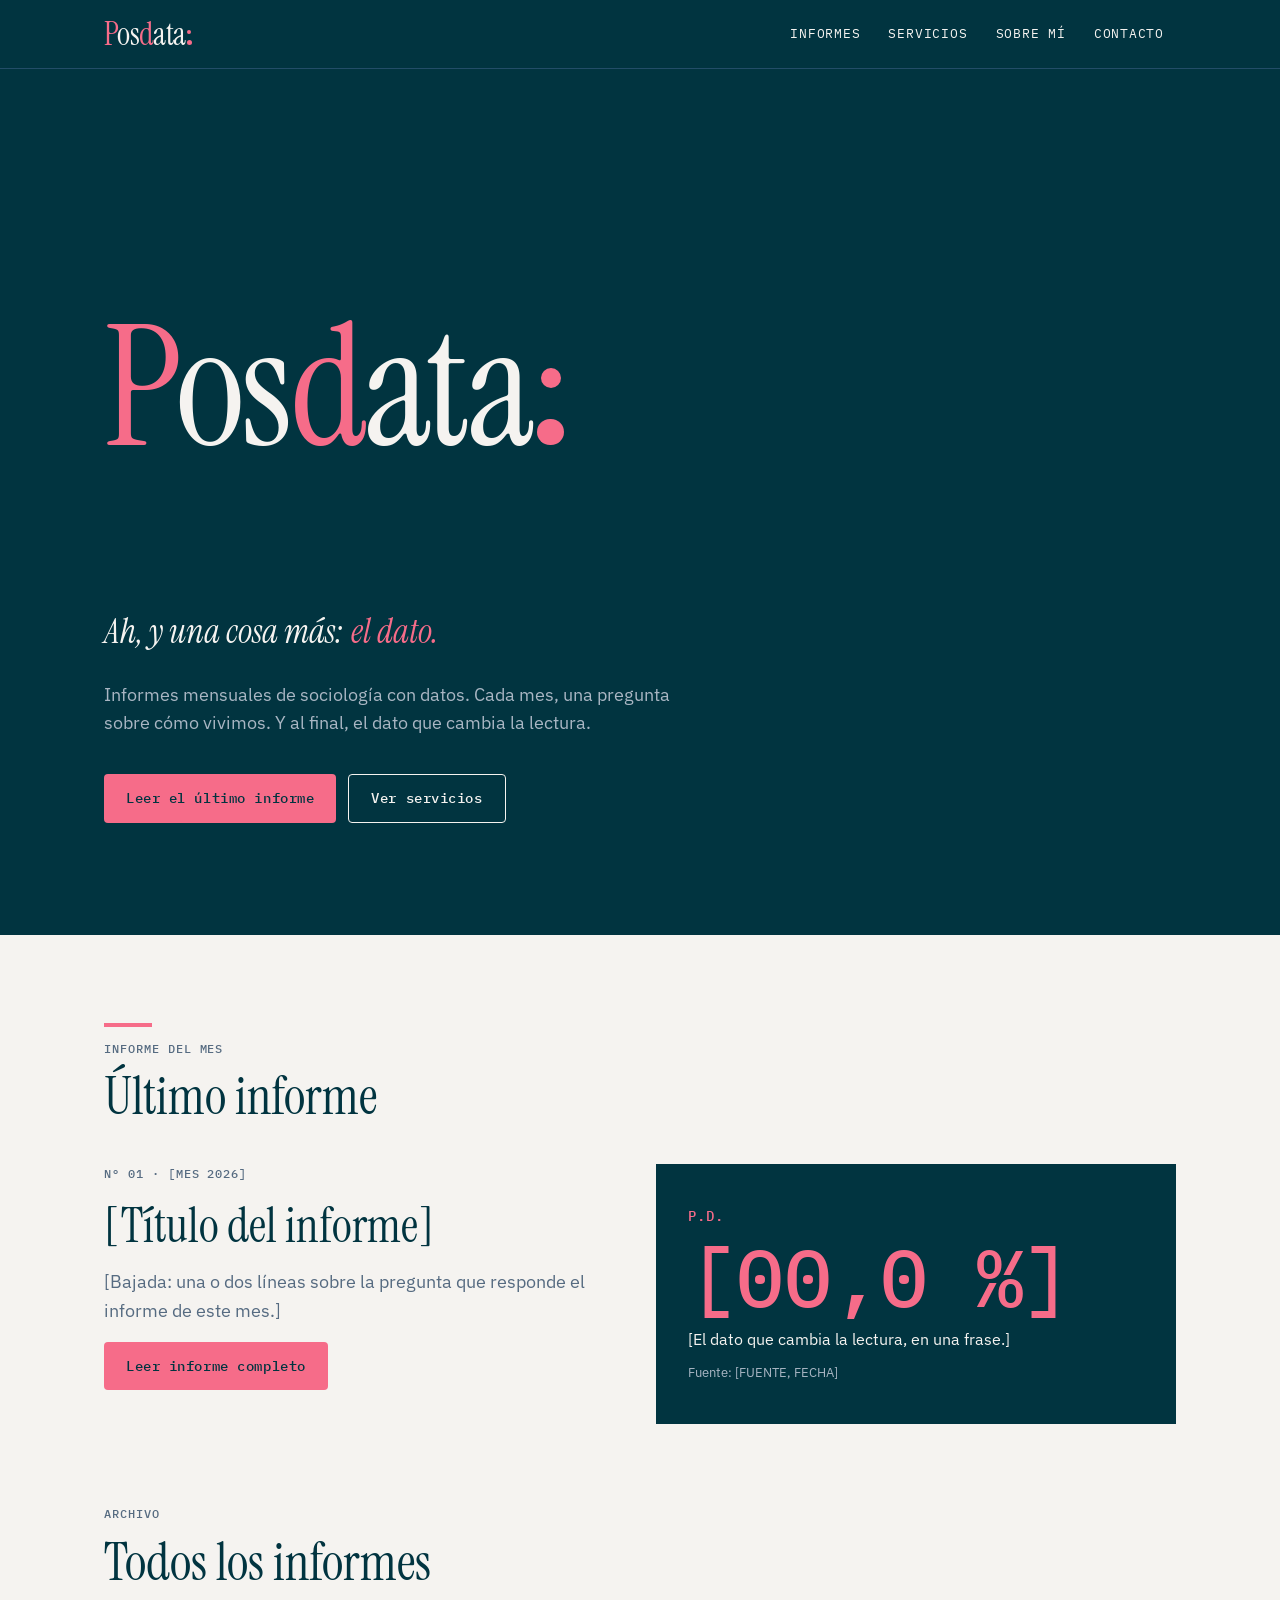
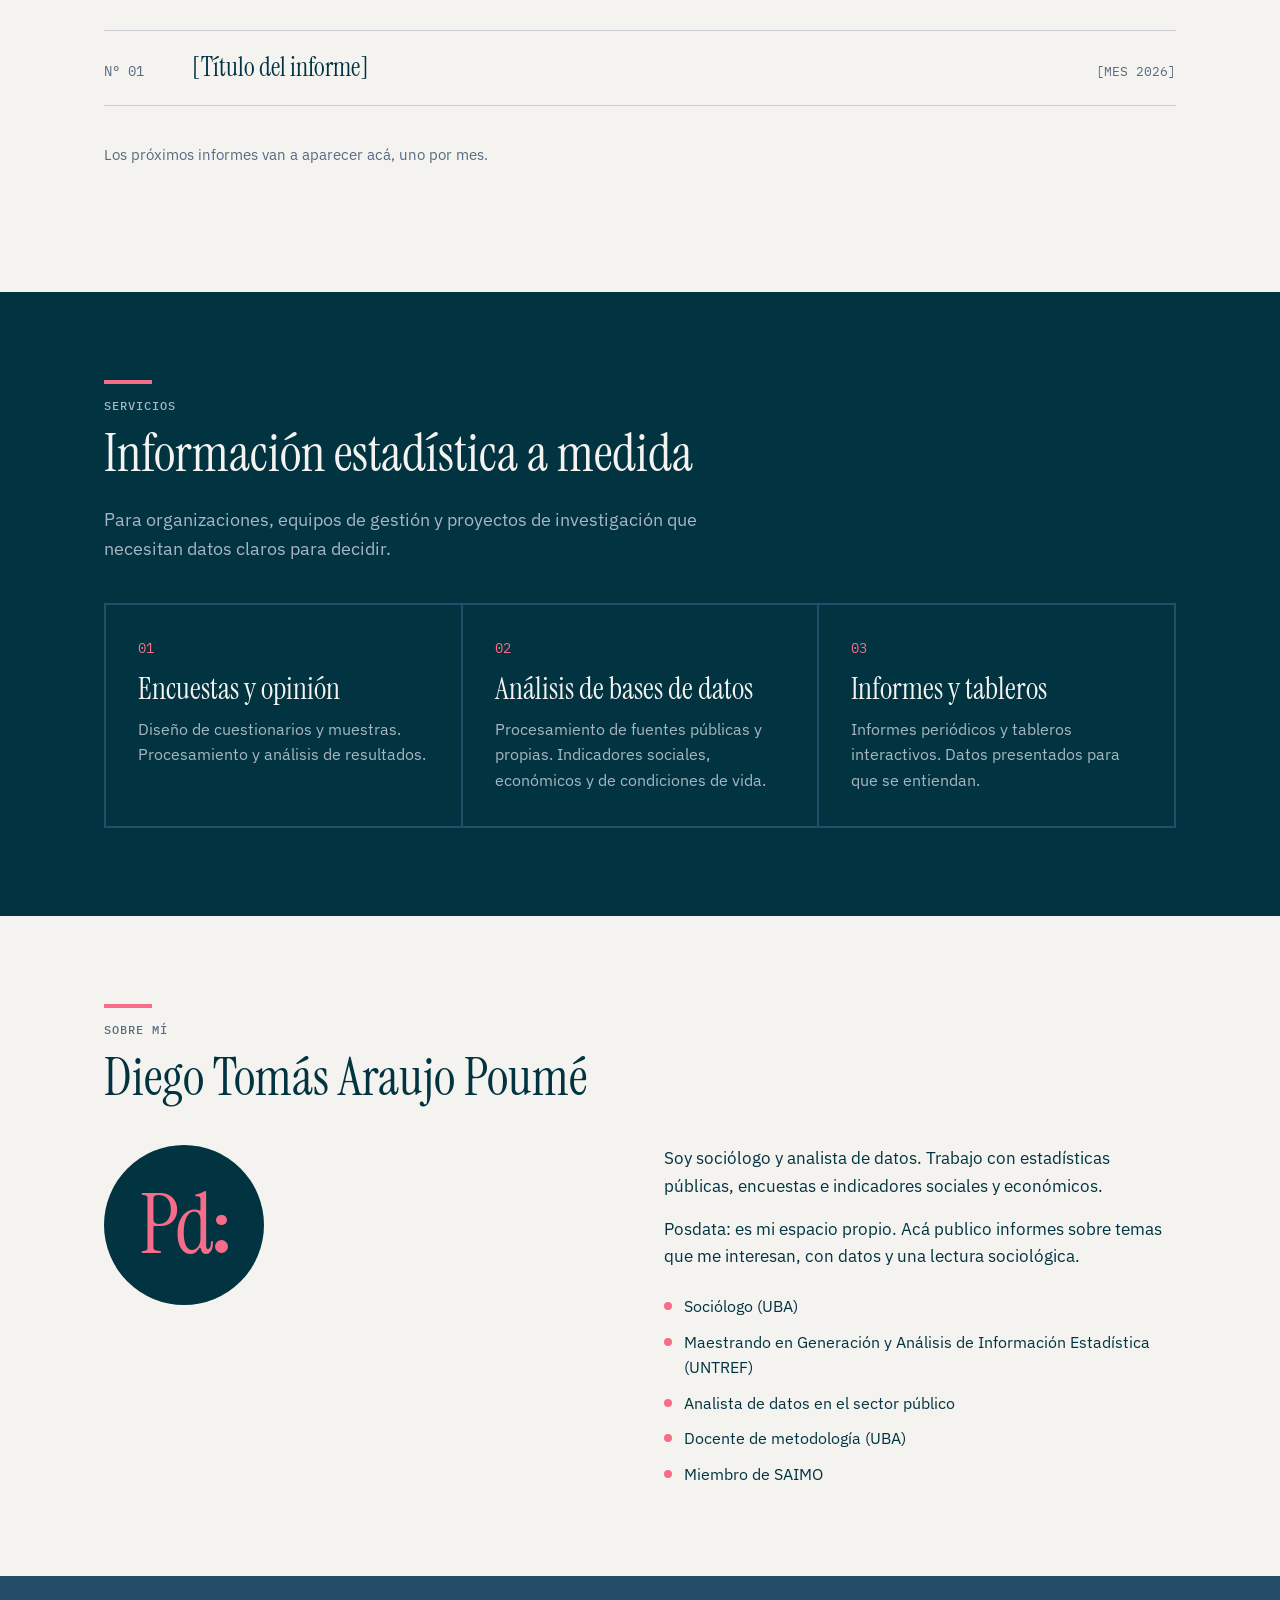
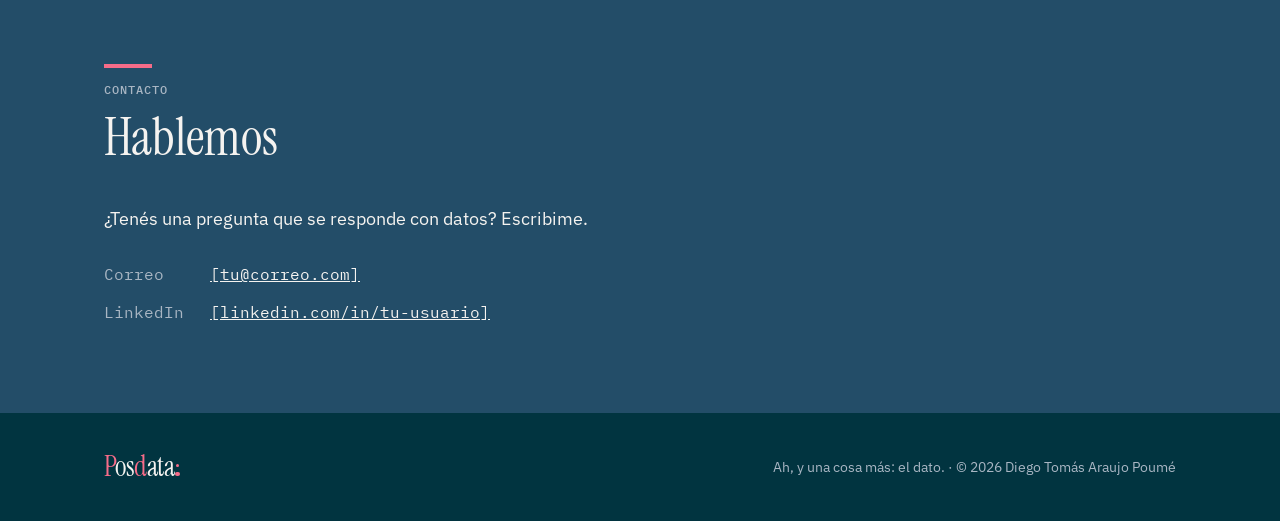
==== index.html @ 587b04e2 "Primera versión del sitio de Posdata: Co-Authored-By: Claude Opus 5.5 <noreply@anthropic.com> Claude" ====
<!DOCTYPE html>
<html lang="es">
<head>
<meta charset="utf-8">
<meta name="viewport" content="width=device-width, initial-scale=1">
<title>Posdata: — Informes de sociología con datos</title>
<meta name="description" content="Posdata: informes mensuales de sociología con datos, por Diego Tomás Araujo Poumé. Ah, y una cosa más: el dato.">
<link rel="preconnect" href="https://fonts.googleapis.com">
<link rel="preconnect" href="https://fonts.gstatic.com" crossorigin>
<link rel="stylesheet" href="https://fonts.googleapis.com/css2?family=IBM+Plex+Mono:wght@400;500&family=IBM+Plex+Sans:wght@400;500;600&family=Instrument+Serif:ital@0;1&display=swap">
<link rel="stylesheet" href="assets/posdata.css">
</head>
<body>

<header>
  <div class="wrap">
    <a class="logo" href="#inicio" aria-label="Posdata: inicio"><span class="r">P</span>os<span class="r">d</span>ata<span class="dp" aria-hidden="true"></span></a>
    <nav aria-label="Principal">
      <ul>
        <li><a href="#informes">Informes</a></li>
        <li><a href="#servicios">Servicios</a></li>
        <li><a href="#sobre-mi">Sobre mí</a></li>
        <li><a href="#contacto">Contacto</a></li>
      </ul>
    </nav>
  </div>
</header>

<main>
  <section class="hero" id="inicio" aria-label="Presentación">
    <div class="wrap">
      <h1 class="logo"><span class="r">P</span>os<span class="r">d</span>ata<span class="dp" aria-hidden="true"></span></h1>
      <p class="slogan">Ah, y una cosa más: <em>el dato.</em></p>
      <p class="intro">Informes mensuales de sociología con datos. Cada mes, una pregunta sobre cómo vivimos. Y al final, el dato que cambia la lectura.</p>
      <div class="acciones">
        <a class="boton boton-rosa" href="informes/01.html">Leer el último informe</a>
        <a class="boton boton-linea" href="#servicios">Ver servicios</a>
      </div>
    </div>
  </section>

  <section id="informes" aria-labelledby="t-informes">
    <div class="wrap">
      <div class="titulo-seccion">
        <span class="barra" aria-hidden="true"></span>
        <span class="etiqueta">Informe del mes</span>
        <h2 id="t-informes">Último informe</h2>
      </div>

      <article class="destacado">
        <div class="texto">
          <span class="etiqueta meta">N° 01 · [MES 2026]</span>
          <h3>[Título del informe]</h3>
          <p class="bajada">[Bajada: una o dos líneas sobre la pregunta que responde el informe de este mes.]</p>
          <div><a class="boton boton-rosa" href="informes/01.html">Leer informe completo</a></div>
        </div>
        <aside class="pd" aria-label="Posdata del informe">
          <span class="etiqueta">P.D.</span>
          <span class="cifra">[00,0 %]</span>
          <p>[El dato que cambia la lectura, en una frase.]</p>
          <span class="fuente">Fuente: [FUENTE, FECHA]</span>
        </aside>
      </article>

      <div class="titulo-seccion" style="margin-top:80px">
        <span class="etiqueta">Archivo</span>
        <h2>Todos los informes</h2>
      </div>
      <ul class="archivo">
        <li>
          <a href="informes/01.html">
            <span class="num">N° 01</span>
            <h3>[Título del informe]</h3>
            <span class="fecha">[MES 2026]</span>
          </a>
        </li>
      </ul>
      <p class="vacio">Los próximos informes van a aparecer acá, uno por mes.</p>
    </div>
  </section>

  <section class="servicios" id="servicios" aria-labelledby="t-servicios">
    <div class="wrap">
      <div class="titulo-seccion">
        <span class="barra" aria-hidden="true"></span>
        <span class="etiqueta">Servicios</span>
        <h2 id="t-servicios">Información estadística a medida</h2>
      </div>
      <p class="lead">Para organizaciones, equipos de gestión y proyectos de investigación que necesitan datos claros para decidir.</p>
      <div class="grilla">
        <div class="servicio">
          <span class="num">01</span>
          <h3>Encuestas y opinión</h3>
          <p>Diseño de cuestionarios y muestras. Procesamiento y análisis de resultados.</p>
        </div>
        <div class="servicio">
          <span class="num">02</span>
          <h3>Análisis de bases de datos</h3>
          <p>Procesamiento de fuentes públicas y propias. Indicadores sociales, económicos y de condiciones de vida.</p>
        </div>
        <div class="servicio">
          <span class="num">03</span>
          <h3>Informes y tableros</h3>
          <p>Informes periódicos y tableros interactivos. Datos presentados para que se entiendan.</p>
        </div>
      </div>
    </div>
  </section>

  <section id="sobre-mi" aria-labelledby="t-sobre">
    <div class="wrap">
      <div class="titulo-seccion">
        <span class="barra" aria-hidden="true"></span>
        <span class="etiqueta">Sobre mí</span>
        <h2 id="t-sobre">Diego Tomás Araujo Poumé</h2>
      </div>
      <div class="sobre">
        <div class="monograma" aria-hidden="true"><span class="logo">Pd<span class="dp"></span></span></div>
        <div>
          <p>Soy sociólogo y analista de datos. Trabajo con estadísticas públicas, encuestas e indicadores sociales y económicos.</p>
          <p>Posdata: es mi espacio propio. Acá publico informes sobre temas que me interesan, con datos y una lectura sociológica.</p>
          <ul class="datos">
            <li>Sociólogo (UBA)</li>
            <li>Maestrando en Generación y Análisis de Información Estadística (UNTREF)</li>
            <li>Analista de datos en el sector público</li>
            <li>Docente de metodología (UBA)</li>
            <li>Miembro de SAIMO</li>
          </ul>
        </div>
      </div>
    </div>
  </section>

  <section class="contacto" id="contacto" aria-labelledby="t-contacto">
    <div class="wrap">
      <div class="titulo-seccion">
        <span class="barra" aria-hidden="true"></span>
        <span class="etiqueta">Contacto</span>
        <h2 id="t-contacto">Hablemos</h2>
      </div>
      <p>¿Tenés una pregunta que se responde con datos? Escribime.</p>
      <div class="canales">
        <div><span>Correo</span> <a href="mailto:[tu@correo.com]">[tu@correo.com]</a></div>
        <div><span>LinkedIn</span> <a href="https://www.linkedin.com/">[linkedin.com/in/tu-usuario]</a></div>
      </div>
    </div>
  </section>
</main>

<footer>
  <div class="wrap">
    <span class="logo"><span class="r">P</span>os<span class="r">d</span>ata<span class="dp" aria-hidden="true"></span></span>
    <span>Ah, y una cosa más: el dato. · © 2026 Diego Tomás Araujo Poumé</span>
  </div>
</footer>

</body>
</html>
---- assets/posdata.css ----
:root{
  --abismo:#013440; --petroleo:#234D68; --pizarra:#566B81;
  --rosa:#F66C89; --rosa-texto:#C7375A; --papel:#F5F3F0;
  --tinta-suave-osc:#A9B6C3; --linea:#C9CED4;
  --serif:"Instrument Serif", Georgia, serif;
  --mono:"IBM Plex Mono", ui-monospace, monospace;
  --sans:"IBM Plex Sans", system-ui, sans-serif;
}
*{box-sizing:border-box}
html{scroll-behavior:smooth}
body{margin:0;background:var(--papel);color:var(--abismo);font-family:var(--sans);font-size:16px;line-height:1.6}
a{color:var(--rosa-texto)}
a:hover{color:var(--abismo)}
img{max-width:100%}
.wrap{max-width:1120px;margin:0 auto;padding:0 24px}
.etiqueta{font-family:var(--mono);font-size:12px;font-weight:500;letter-spacing:.08em;text-transform:uppercase}

/* Logo: P, d y dos puntos en rosa */
.logo{font-family:var(--serif);font-weight:400;line-height:1;letter-spacing:-.02em;white-space:nowrap}
.logo .r{color:var(--rosa)}
.dp{display:inline-block;position:relative;width:.16em;height:.46em;margin-left:.04em;vertical-align:baseline}
.dp::before,.dp::after{content:"";position:absolute;border-radius:50%;background:var(--rosa)}
.dp::before{top:0;left:.02em;width:.12em;height:.12em}
.dp::after{bottom:0;left:0;width:.16em;height:.16em}

/* Encabezado */
header{background:var(--abismo);color:var(--papel);position:sticky;top:0;z-index:10;border-bottom:1px solid var(--petroleo)}
header .wrap{display:flex;align-items:center;justify-content:space-between;gap:16px;flex-wrap:wrap;min-height:68px;padding-top:10px;padding-bottom:10px}
header .logo{font-size:32px;color:var(--papel);text-decoration:none}
nav ul{list-style:none;margin:0;padding:0;display:flex;gap:4px;flex-wrap:wrap}
nav a{display:inline-block;padding:10px 12px;color:var(--papel);text-decoration:none;font-family:var(--mono);font-size:13px;letter-spacing:.06em;text-transform:uppercase}
nav a:hover,nav a:focus-visible{color:var(--rosa)}

/* Portada */
.hero{background:var(--abismo);color:var(--papel);padding:96px 0 112px}
.hero .logo{font-size:clamp(72px,14vw,168px);display:block}
.hero .slogan{font-family:var(--serif);font-style:italic;font-size:clamp(24px,3.4vw,34px);line-height:1.2;margin:24px 0 0}
.hero .slogan em{color:var(--rosa)}
.hero p.intro{max-width:600px;margin:28px 0 0;font-size:18px;color:var(--tinta-suave-osc)}
.boton{display:inline-flex;align-items:center;min-height:48px;padding:12px 22px;border-radius:4px;font-family:var(--mono);font-size:14px;font-weight:500;letter-spacing:.04em;text-decoration:none}
.boton-rosa{background:var(--rosa);color:var(--abismo)}
.boton-rosa:hover{background:var(--papel);color:var(--abismo)}
.boton-linea{border:1px solid var(--papel);color:var(--papel)}
.boton-linea:hover{border-color:var(--rosa);color:var(--rosa)}
.acciones{display:flex;gap:12px;flex-wrap:wrap;margin-top:36px}

/* Secciones */
section{padding:88px 0}
.titulo-seccion{display:flex;flex-direction:column;gap:12px;margin-bottom:40px}
.titulo-seccion .etiqueta{color:var(--pizarra)}
.titulo-seccion .barra{width:48px;height:4px;background:var(--rosa)}
h2{font-family:var(--serif);font-weight:400;font-size:clamp(36px,5vw,52px);line-height:1.05;margin:0}
h3{font-family:var(--serif);font-weight:400;font-size:30px;line-height:1.1;margin:0}

/* Último informe */
.destacado{display:grid;grid-template-columns:repeat(auto-fit,minmax(min(100%,420px),1fr));gap:32px;align-items:stretch}
.destacado .texto{display:flex;flex-direction:column;gap:16px}
.destacado .meta{color:var(--pizarra)}
.destacado h3{font-size:clamp(34px,4.5vw,48px)}
.destacado .bajada{font-size:18px;color:var(--pizarra);margin:0}
.pd{background:var(--abismo);color:var(--papel);padding:32px;display:flex;flex-direction:column;justify-content:center;gap:10px;min-height:260px}
.pd .etiqueta{color:var(--rosa);font-size:14px}
.pd .cifra{font-family:var(--mono);font-weight:500;font-size:clamp(56px,8vw,80px);line-height:1;color:var(--rosa)}
.pd p{margin:0;font-size:16px}
.pd .fuente{font-size:13px;color:var(--tinta-suave-osc)}

/* Archivo */
.archivo{list-style:none;margin:0;padding:0;border-top:1px solid var(--linea)}
.archivo li{border-bottom:1px solid var(--linea)}
.archivo a{display:grid;grid-template-columns:72px 1fr auto;gap:16px;align-items:baseline;padding:22px 0;text-decoration:none;color:var(--abismo)}
.archivo a:hover h3{color:var(--rosa-texto)}
.archivo .num{font-family:var(--mono);color:var(--pizarra);font-size:14px}
.archivo h3{font-size:26px}
.archivo .fecha{font-family:var(--mono);font-size:13px;color:var(--pizarra)}
.vacio{padding:22px 0;color:var(--pizarra);font-size:15px}

/* Servicios */
.servicios{background:var(--abismo);color:var(--papel)}
.servicios .titulo-seccion .etiqueta{color:var(--tinta-suave-osc)}
.servicios .lead{max-width:640px;font-size:18px;color:var(--tinta-suave-osc);margin:-16px 0 40px}
.grilla{display:grid;grid-template-columns:repeat(auto-fit,minmax(min(100%,300px),1fr));gap:2px;background:var(--petroleo);border:2px solid var(--petroleo)}
.servicio{background:var(--abismo);padding:32px;display:flex;flex-direction:column;gap:12px}
.servicio .num{font-family:var(--mono);color:var(--rosa);font-size:14px}
.servicio p{margin:0;color:var(--tinta-suave-osc)}

/* Sobre mí */
.sobre{display:grid;grid-template-columns:repeat(auto-fit,minmax(min(100%,320px),1fr));gap:48px;align-items:start}
.monograma{width:160px;height:160px;border-radius:50%;background:var(--abismo);display:flex;align-items:center;justify-content:center}
.monograma .logo{font-size:84px;color:var(--rosa)}
.monograma .dp::before,.monograma .dp::after{background:var(--rosa)}
.sobre p{margin:0 0 16px;font-size:17px}
.datos{list-style:none;padding:0;margin:24px 0 0;display:flex;flex-direction:column;gap:10px}
.datos li{display:flex;gap:12px;align-items:baseline}
.datos li::before{content:"";flex:0 0 8px;height:8px;border-radius:50%;background:var(--rosa);transform:translateY(-2px)}

/* Contacto */
.contacto{background:var(--petroleo);color:var(--papel)}
.contacto .titulo-seccion .etiqueta{color:var(--tinta-suave-osc)}
.contacto p{max-width:560px;font-size:18px;margin:0 0 28px}
.canales{display:flex;flex-direction:column;gap:12px;font-family:var(--mono);font-size:16px}
.canales a{color:var(--papel)}
.canales a:hover{color:var(--rosa)}
.canales span{color:var(--tinta-suave-osc);display:inline-block;min-width:96px}

footer{background:var(--abismo);color:var(--tinta-suave-osc);padding:40px 0;font-size:14px}
footer .wrap{display:flex;justify-content:space-between;align-items:center;gap:16px;flex-wrap:wrap}
footer .logo{font-size:28px;color:var(--papel)}

@media (max-width:640px){
  header .wrap{justify-content:center}
  .hero{padding:64px 0 80px}
  section{padding:64px 0}
  .archivo a{grid-template-columns:1fr;gap:4px}
}
:focus-visible{outline:2px solid var(--rosa);outline-offset:3px}

/* Página de informe */
.informe-cabecera{background:var(--abismo);color:var(--papel);padding:72px 0 64px}
.informe-cabecera .etiqueta{color:var(--tinta-suave-osc)}
.informe-cabecera h1{font-family:var(--serif);font-weight:400;font-size:clamp(40px,6vw,64px);line-height:1.05;margin:16px 0 0;max-width:820px}
.informe-cabecera .bajada{font-size:20px;color:var(--tinta-suave-osc);max-width:680px;margin:20px 0 0}
.informe-cabecera .firma{margin-top:28px;font-family:var(--mono);font-size:13px;color:var(--tinta-suave-osc)}
.informe{max-width:720px;margin:0 auto;padding:64px 24px 24px}
.informe p,.informe li{font-size:18px;line-height:1.7}
.informe h2{font-size:clamp(30px,4vw,38px);margin:48px 0 16px}
.informe .barra{width:48px;height:4px;background:var(--rosa);margin-bottom:24px}
.informe strong{color:var(--rosa-texto);font-weight:600}
.figura{margin:40px 0;padding:24px;border:1px solid var(--linea);background:#fff}
.figura .lugar{min-height:240px;display:flex;align-items:center;justify-content:center;color:var(--pizarra);font-family:var(--mono);font-size:14px;border:1px dashed var(--linea);text-align:center;padding:16px}
.figura figcaption{margin-top:12px;font-size:14px;color:var(--pizarra)}
.informe .pd{margin:56px 0}
.metodologia{border-top:1px solid var(--linea);margin-top:56px;padding-top:24px}
.metodologia h2{font-size:26px;margin-top:0}
.metodologia p,.metodologia li{font-size:15px;color:var(--pizarra)}
.volver{display:inline-block;margin:24px 0 72px;font-family:var(--mono);font-size:14px}
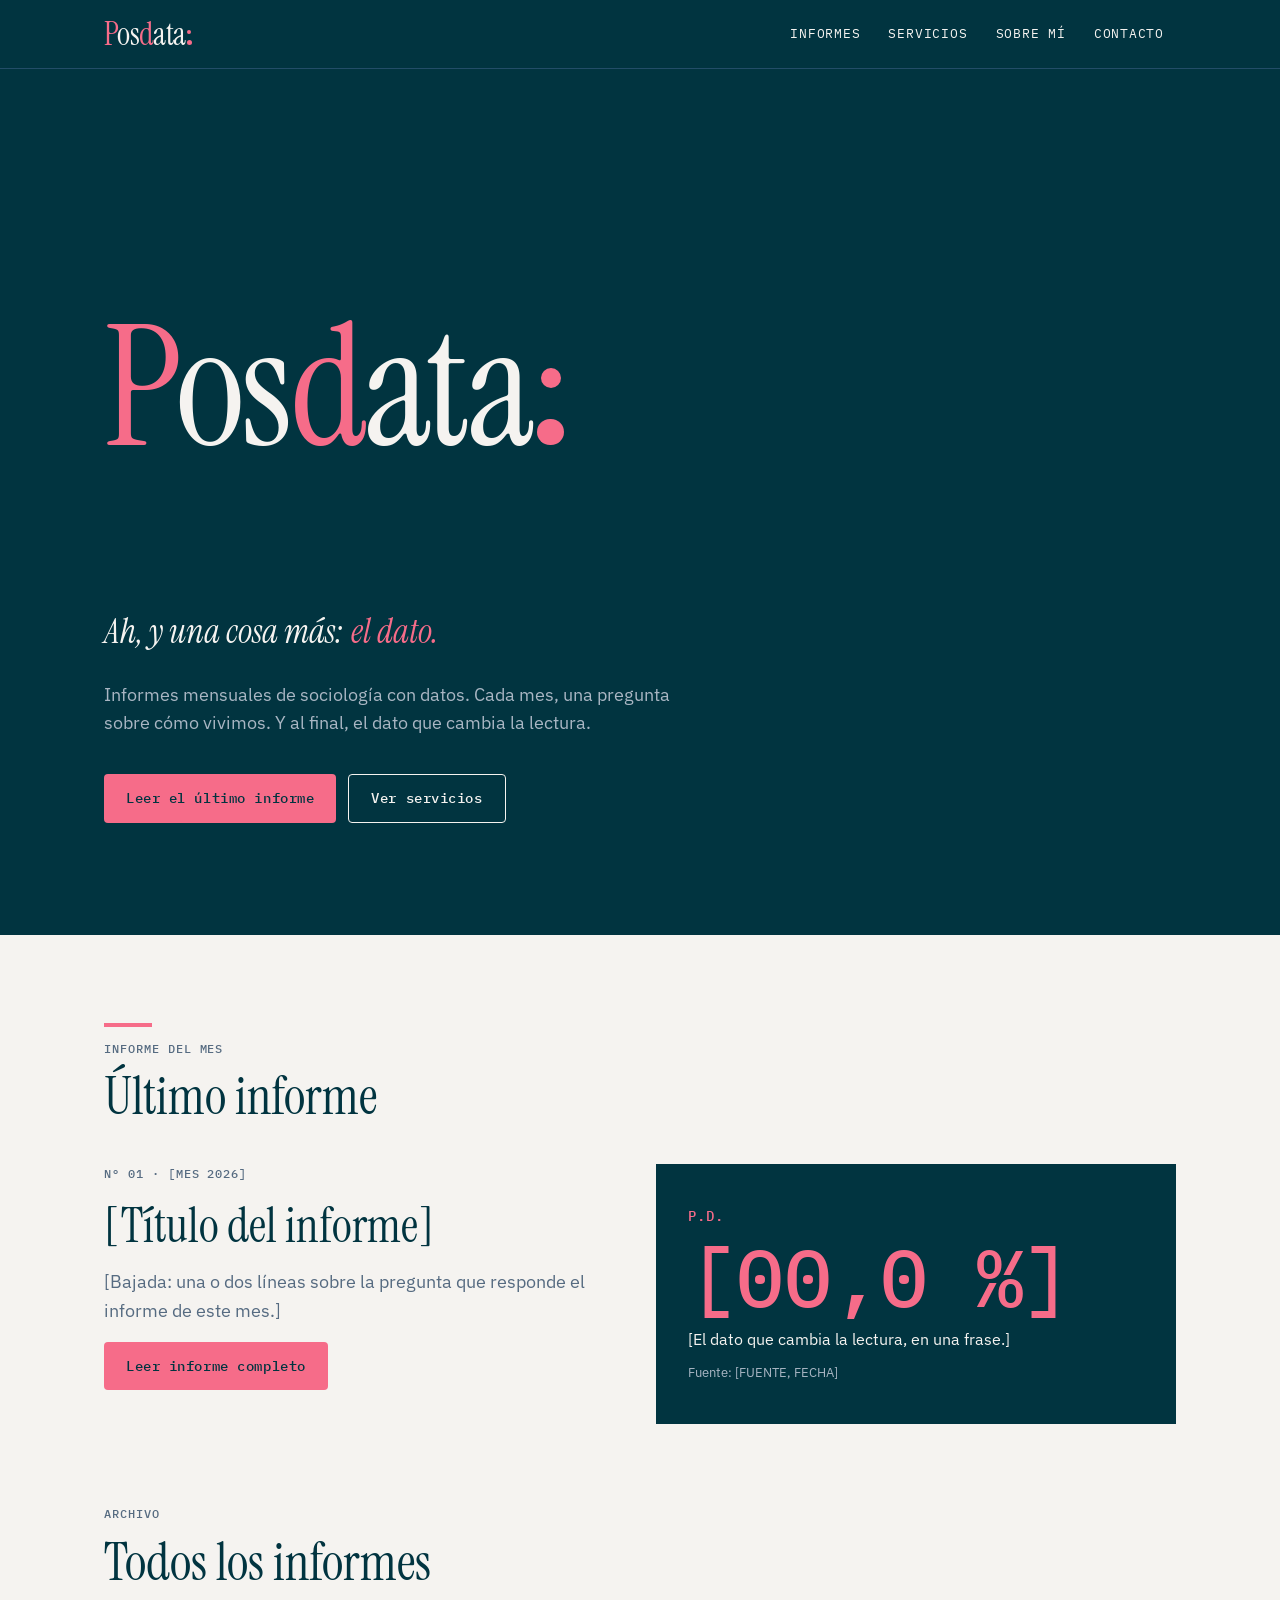
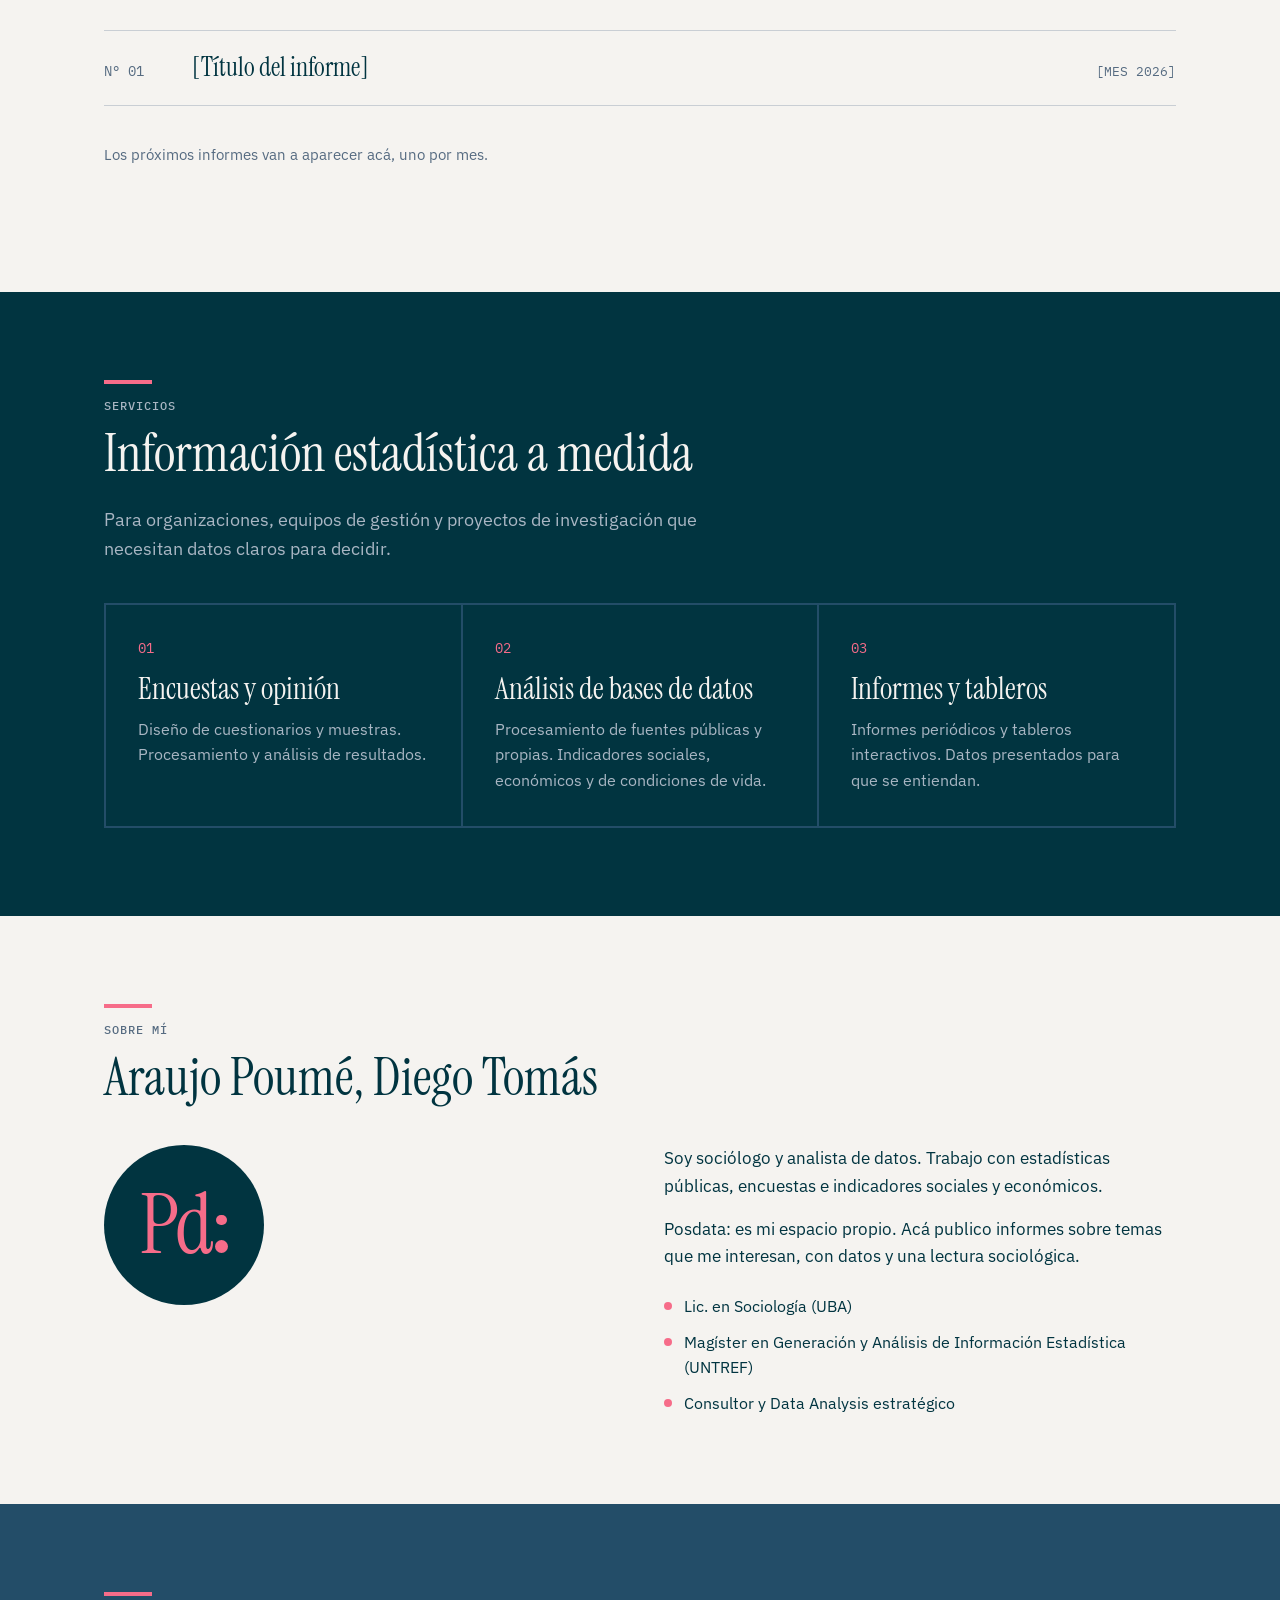
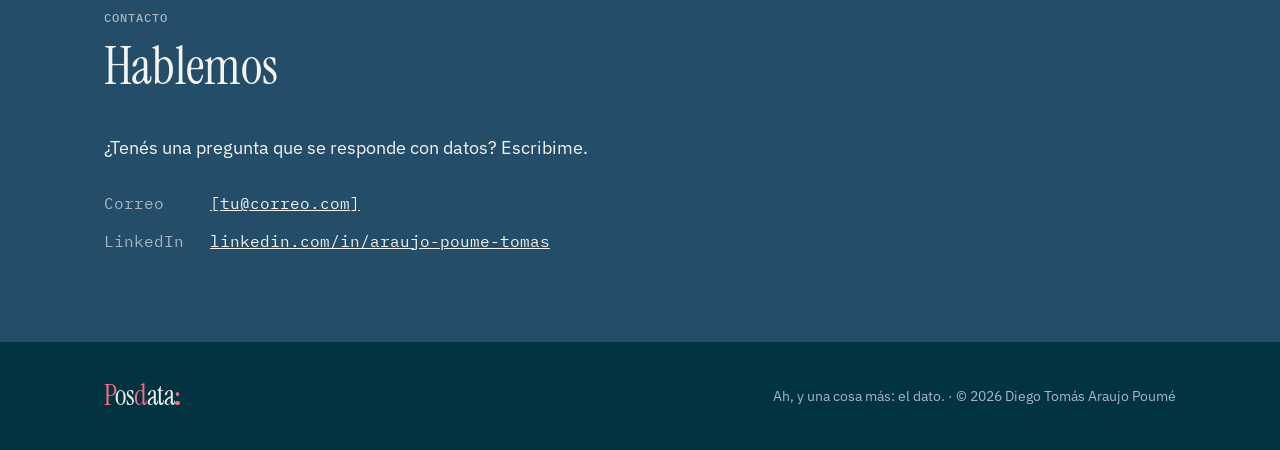
==== commit b3fb74db: "Actualiza Sobre mí y LinkedIn Co-Authored-By: Claude Opus 5.5 <noreply@anthropic.com> Claude-Session" ====
--- a/index.html
+++ b/index.html
@@ -112,7 +112,7 @@
       <div class="titulo-seccion">
         <span class="barra" aria-hidden="true"></span>
         <span class="etiqueta">Sobre mí</span>
-        <h2 id="t-sobre">Diego Tomás Araujo Poumé</h2>
+        <h2 id="t-sobre">Araujo Poumé, Diego Tomás</h2>
       </div>
       <div class="sobre">
         <div class="monograma" aria-hidden="true"><span class="logo">Pd<span class="dp"></span></span></div>
@@ -120,11 +120,9 @@
           <p>Soy sociólogo y analista de datos. Trabajo con estadísticas públicas, encuestas e indicadores sociales y económicos.</p>
           <p>Posdata: es mi espacio propio. Acá publico informes sobre temas que me interesan, con datos y una lectura sociológica.</p>
           <ul class="datos">
-            <li>Sociólogo (UBA)</li>
-            <li>Maestrando en Generación y Análisis de Información Estadística (UNTREF)</li>
-            <li>Analista de datos en el sector público</li>
-            <li>Docente de metodología (UBA)</li>
-            <li>Miembro de SAIMO</li>
+            <li>Lic. en Sociología (UBA)</li>
+            <li>Magíster en Generación y Análisis de Información Estadística (UNTREF)</li>
+            <li>Consultor y Data Analysis estratégico</li>
           </ul>
         </div>
       </div>
@@ -141,7 +139,7 @@
       <p>¿Tenés una pregunta que se responde con datos? Escribime.</p>
       <div class="canales">
         <div><span>Correo</span> <a href="mailto:[tu@correo.com]">[tu@correo.com]</a></div>
-        <div><span>LinkedIn</span> <a href="https://www.linkedin.com/">[linkedin.com/in/tu-usuario]</a></div>
+        <div><span>LinkedIn</span> <a href="https://www.linkedin.com/in/araujo-poume-tomas/">linkedin.com/in/araujo-poume-tomas</a></div>
       </div>
     </div>
   </section>
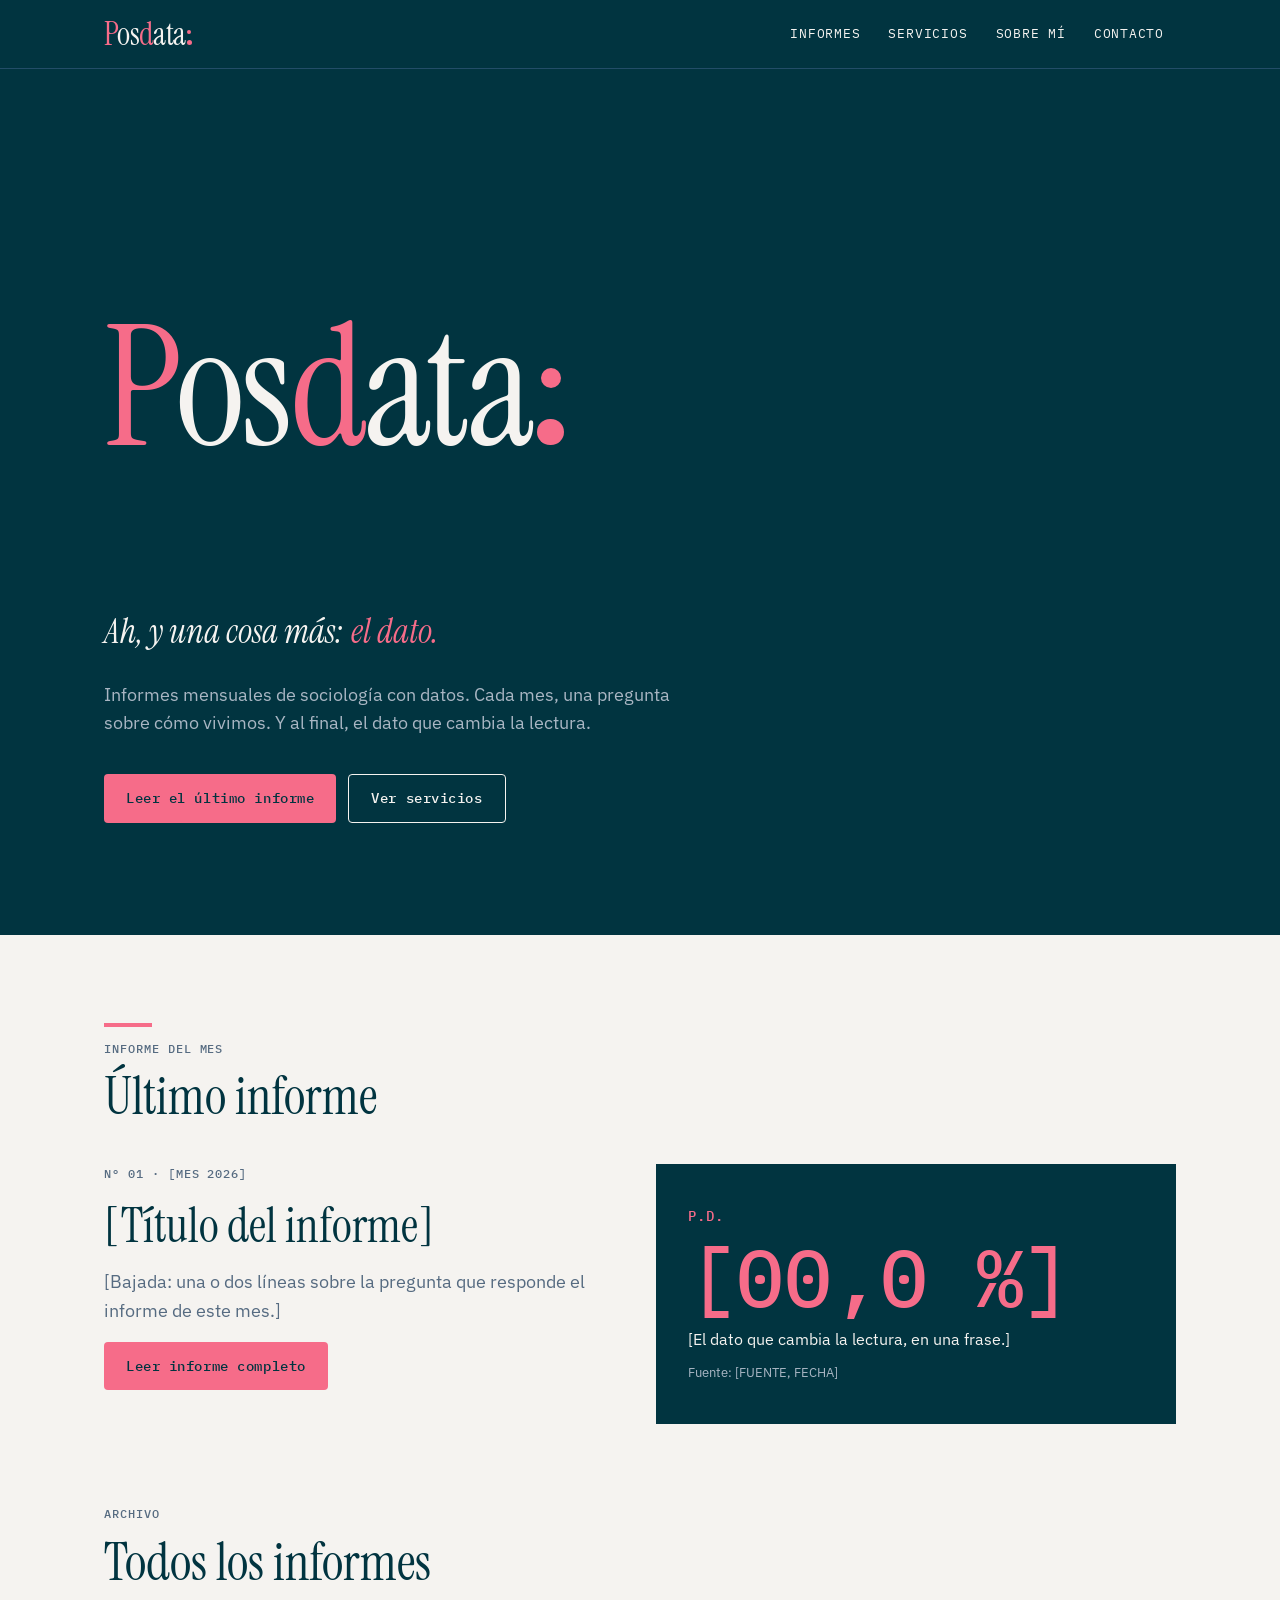
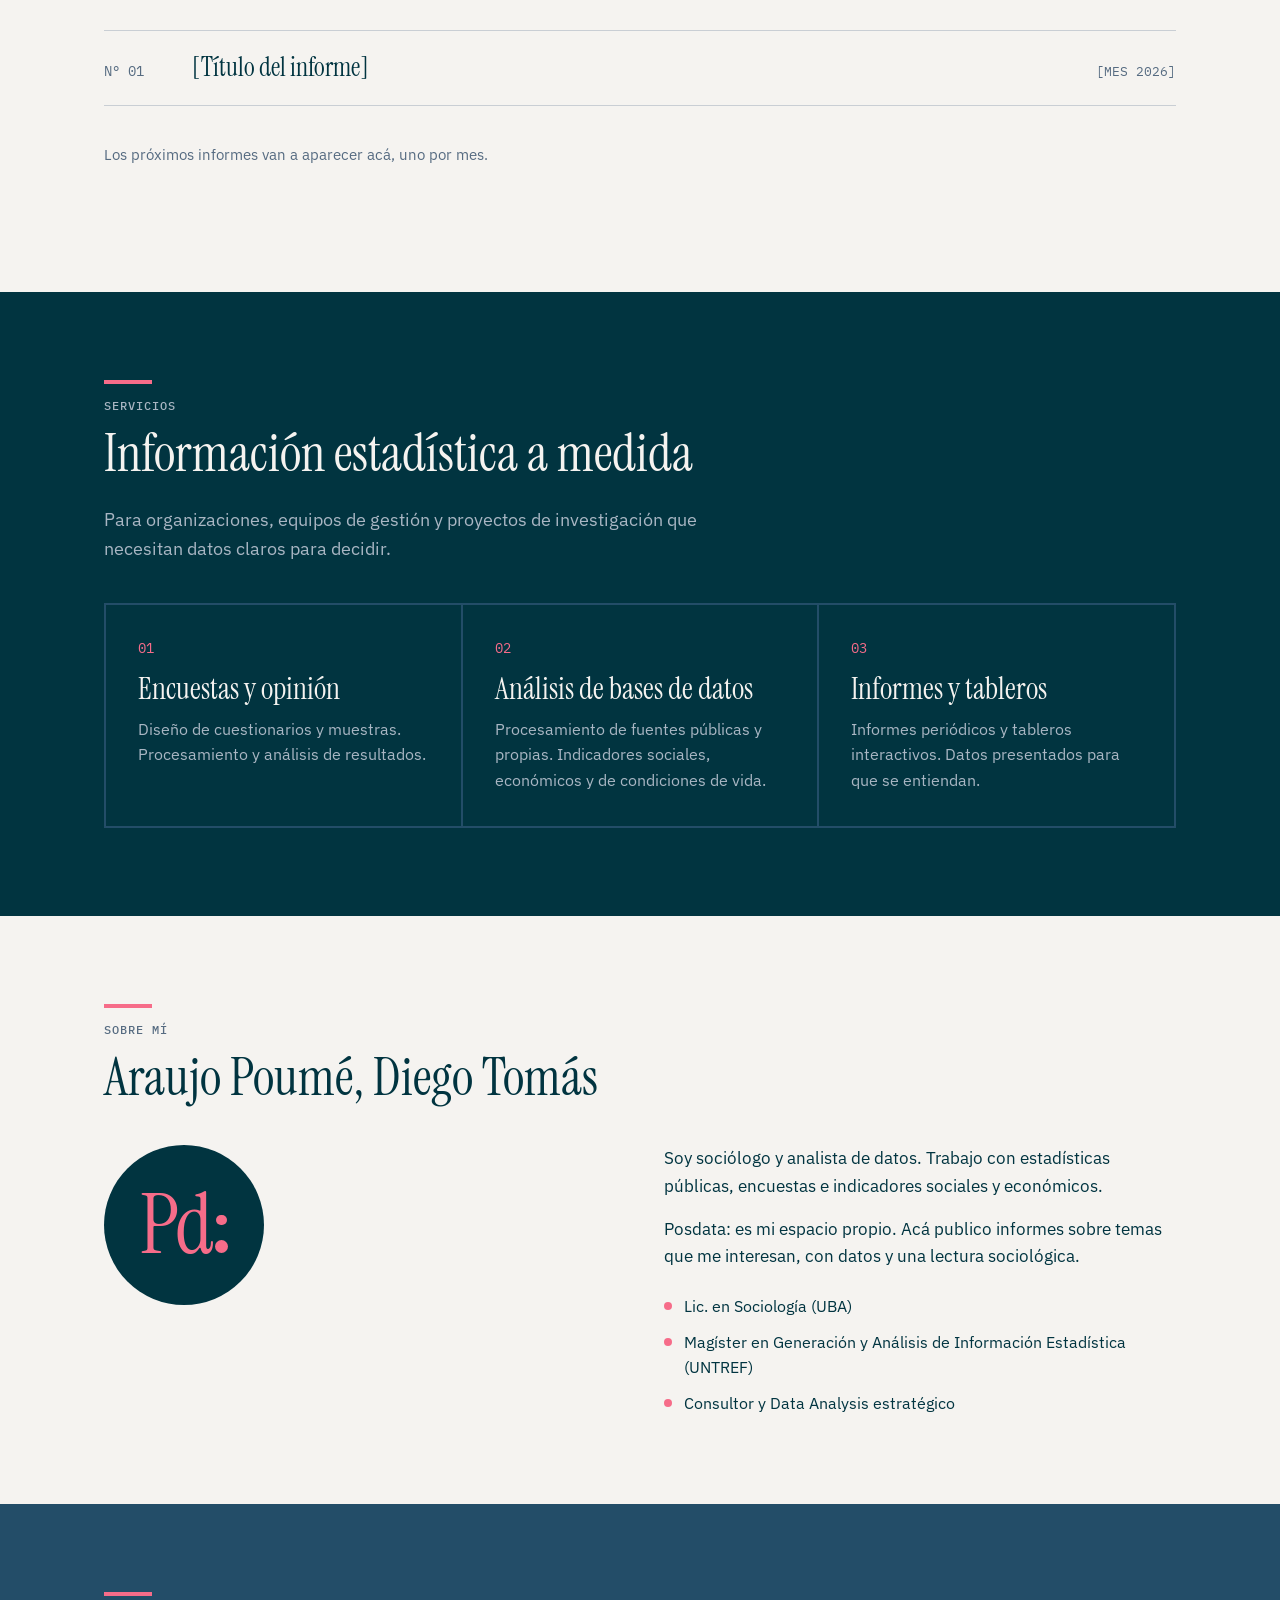
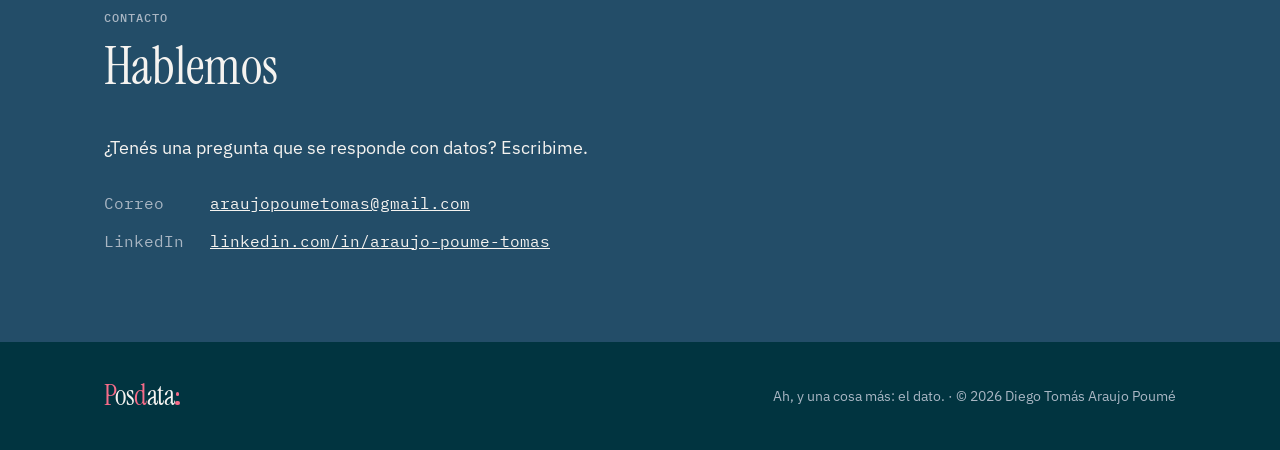
==== commit bb8e79b8: "Agrega correo de contacto Co-Authored-By: Claude Opus 5.5 <noreply@anthropic.com> Claude-Session: ht" ====
--- a/index.html
+++ b/index.html
@@ -138,7 +138,7 @@
       </div>
       <p>¿Tenés una pregunta que se responde con datos? Escribime.</p>
       <div class="canales">
-        <div><span>Correo</span> <a href="mailto:[tu@correo.com]">[tu@correo.com]</a></div>
+        <div><span>Correo</span> <a href="mailto:araujopoumetomas@gmail.com">araujopoumetomas@gmail.com</a></div>
         <div><span>LinkedIn</span> <a href="https://www.linkedin.com/in/araujo-poume-tomas/">linkedin.com/in/araujo-poume-tomas</a></div>
       </div>
     </div>
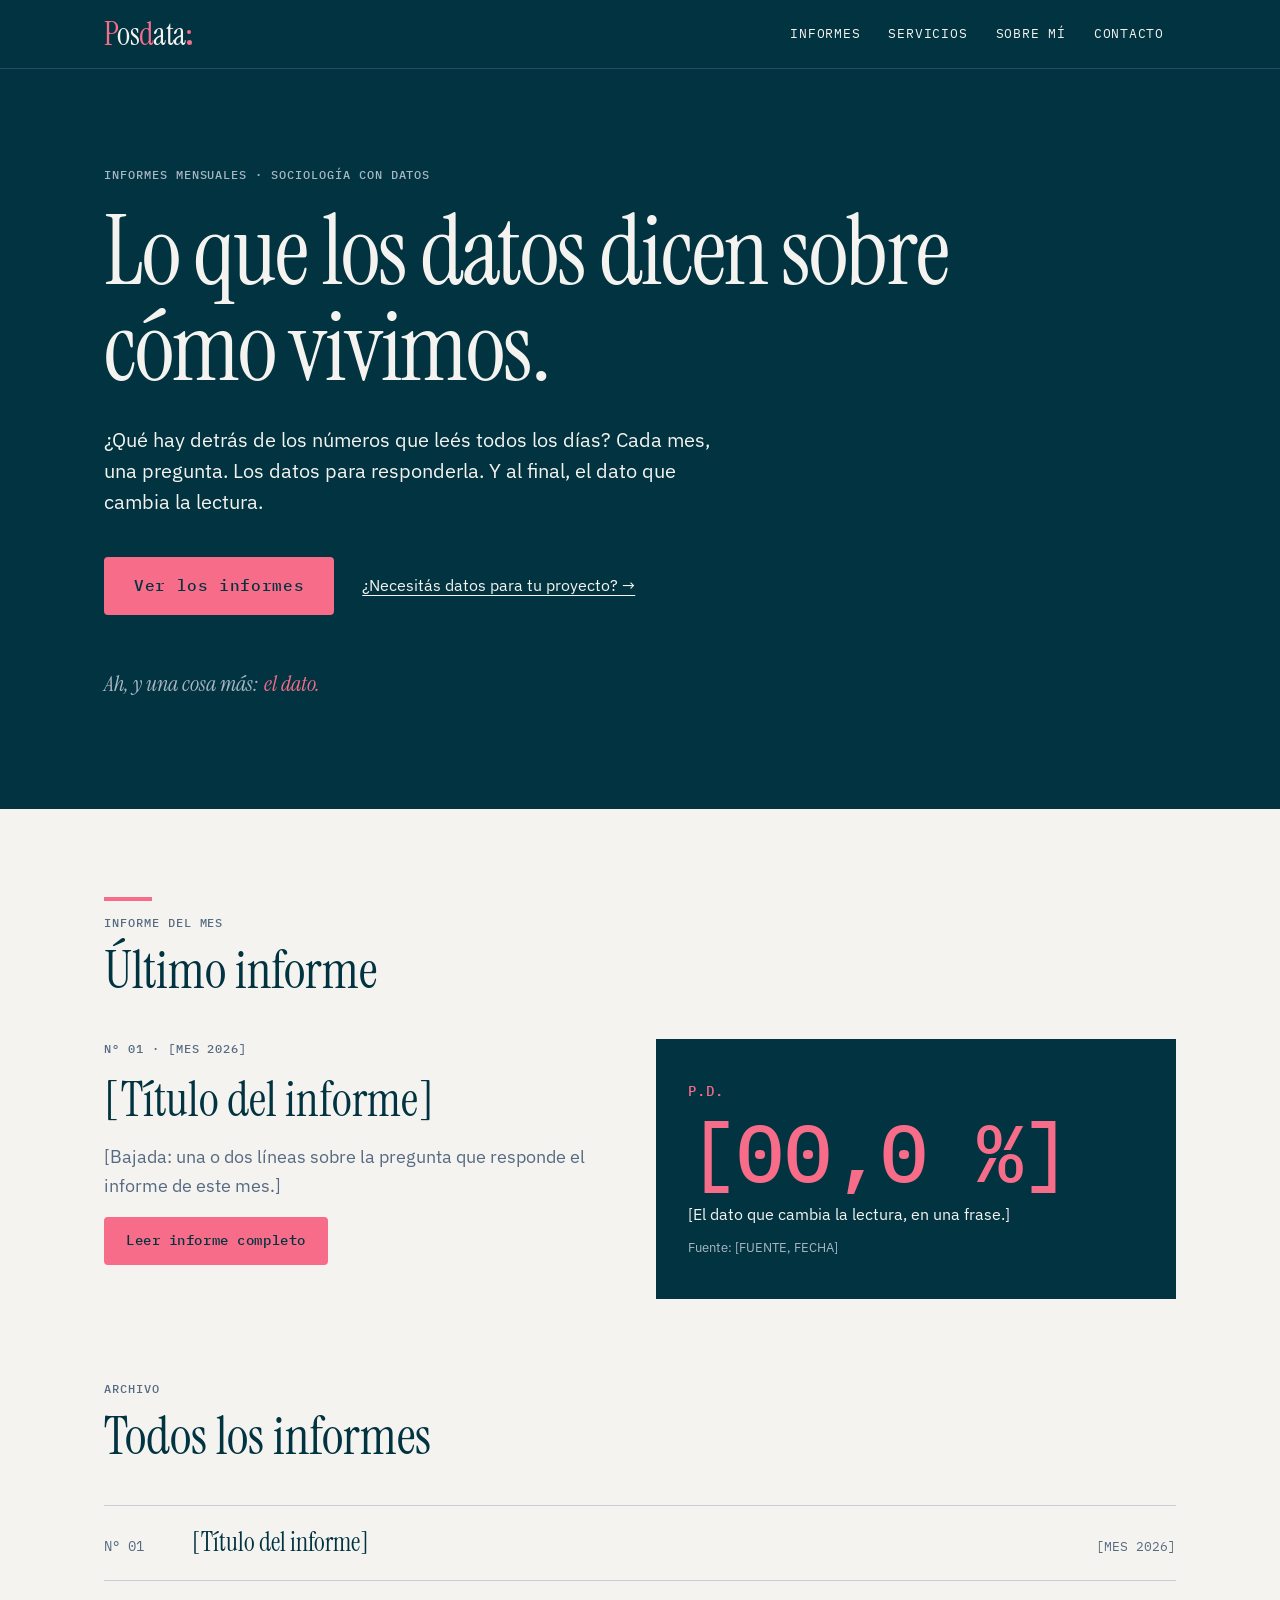
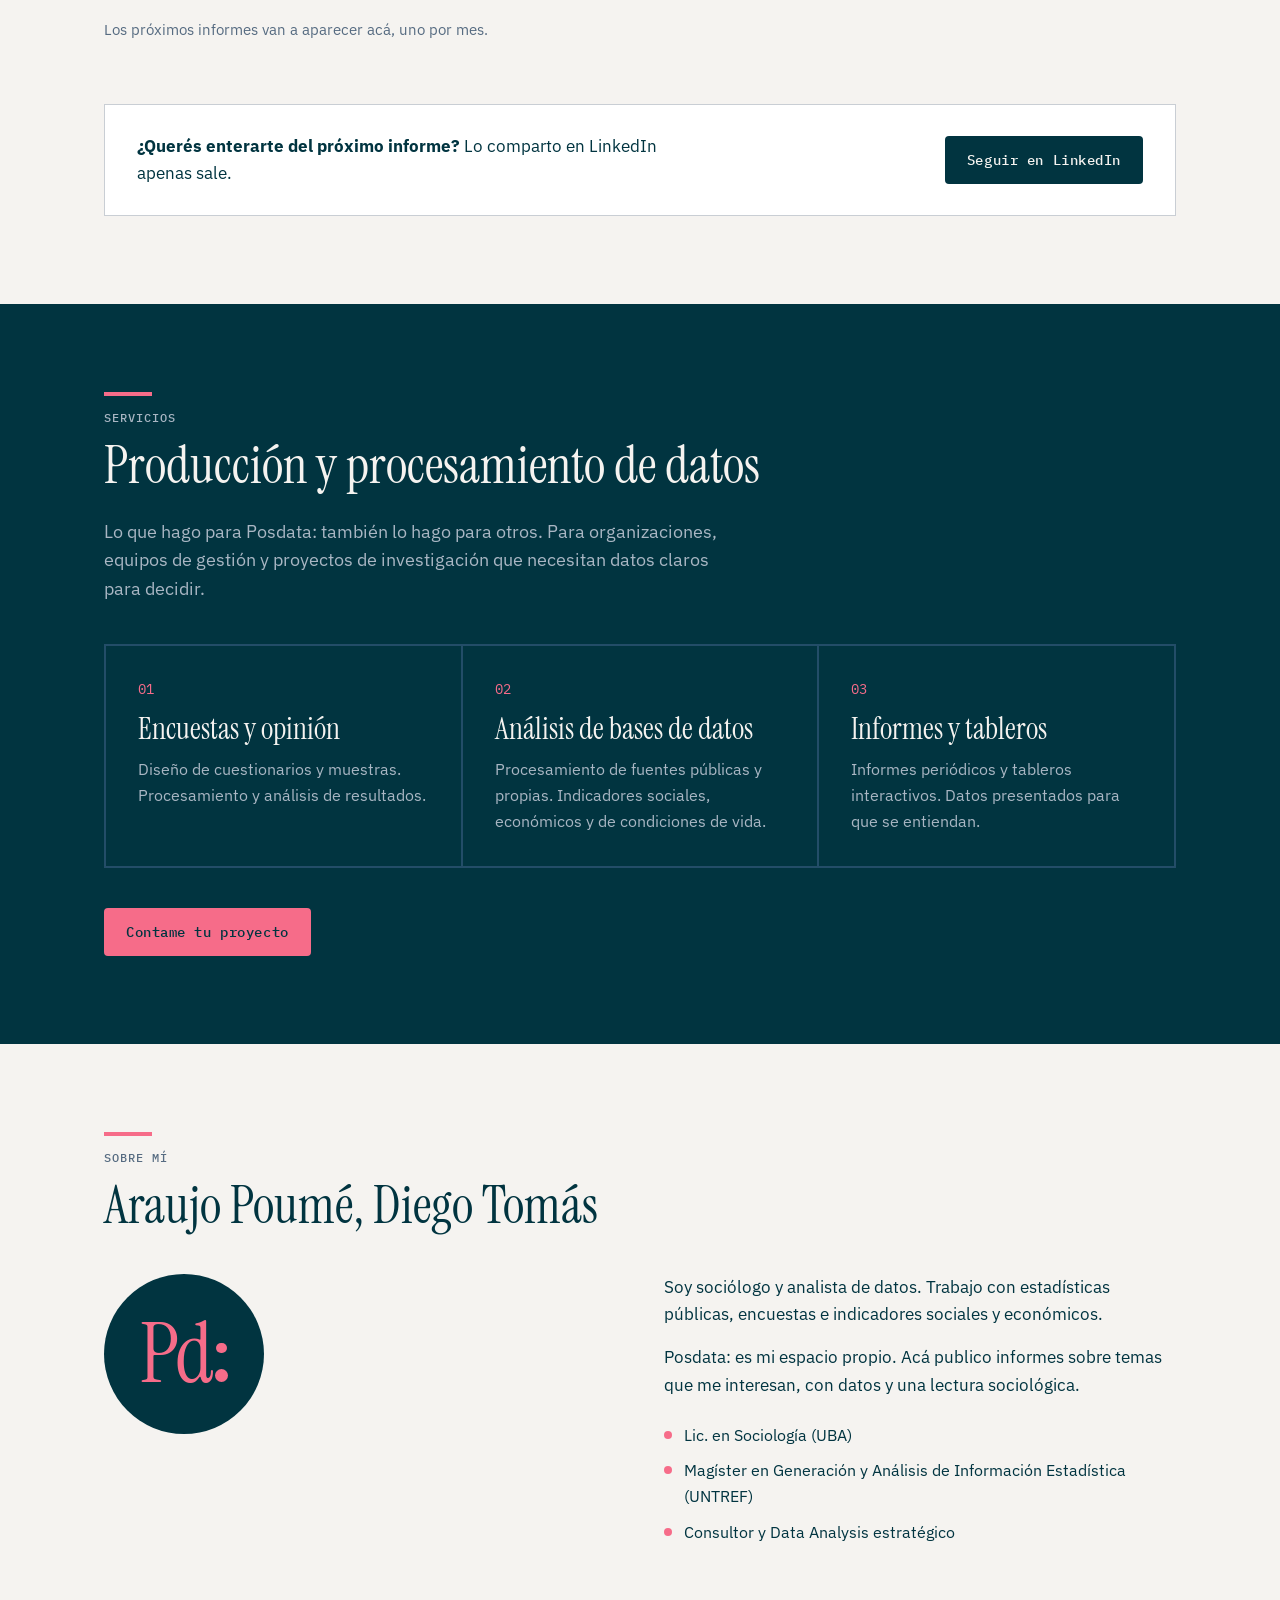
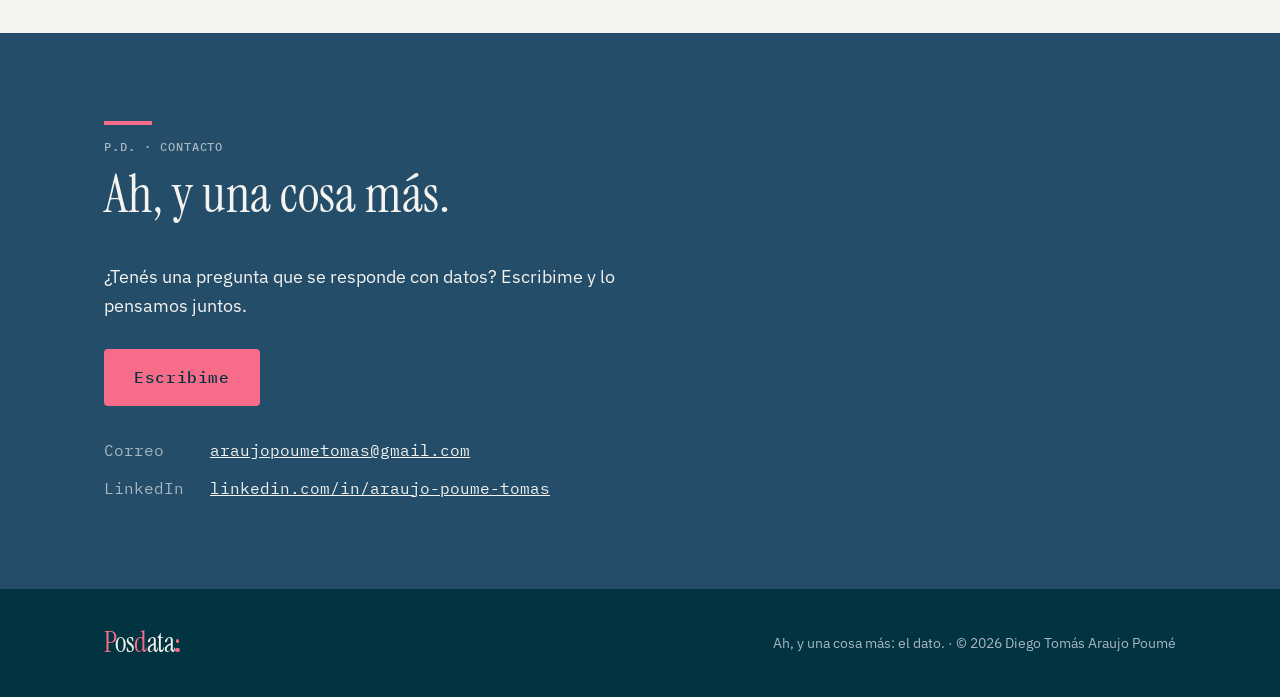
==== commit 1f41d8c5: "Rediseño narrativo del inicio: titular claro, CTA divulgativo, servicios y P.D. final Co-Authored-By" ====
--- a/index.html
+++ b/index.html
@@ -29,13 +29,14 @@
 <main>
   <section class="hero" id="inicio" aria-label="Presentación">
     <div class="wrap">
-      <h1 class="logo"><span class="r">P</span>os<span class="r">d</span>ata<span class="dp" aria-hidden="true"></span></h1>
+      <span class="etiqueta antetitulo">Informes mensuales · Sociología con datos</span>
+      <h1 class="titular">Lo que los datos dicen sobre cómo vivimos.</h1>
+      <p class="intro">¿Qué hay detrás de los números que leés todos los días? Cada mes, una pregunta. Los datos para responderla. Y al final, el dato que cambia la lectura.</p>
+      <div class="acciones">
+        <a class="boton boton-rosa boton-grande" href="#informes">Ver los informes</a>
+        <a class="enlace-secundario" href="#servicios">¿Necesitás datos para tu proyecto? →</a>
+      </div>
       <p class="slogan">Ah, y una cosa más: <em>el dato.</em></p>
-      <p class="intro">Informes mensuales de sociología con datos. Cada mes, una pregunta sobre cómo vivimos. Y al final, el dato que cambia la lectura.</p>
-      <div class="acciones">
-        <a class="boton boton-rosa" href="informes/01.html">Leer el último informe</a>
-        <a class="boton boton-linea" href="#servicios">Ver servicios</a>
-      </div>
     </div>
   </section>
 
@@ -76,6 +77,10 @@
         </li>
       </ul>
       <p class="vacio">Los próximos informes van a aparecer acá, uno por mes.</p>
+      <div class="seguir">
+        <p><strong>¿Querés enterarte del próximo informe?</strong> Lo comparto en LinkedIn apenas sale.</p>
+        <a class="boton boton-oscuro" href="https://www.linkedin.com/in/araujo-poume-tomas/">Seguir en LinkedIn</a>
+      </div>
     </div>
   </section>
 
@@ -84,9 +89,9 @@
       <div class="titulo-seccion">
         <span class="barra" aria-hidden="true"></span>
         <span class="etiqueta">Servicios</span>
-        <h2 id="t-servicios">Información estadística a medida</h2>
+        <h2 id="t-servicios">Producción y procesamiento de datos</h2>
       </div>
-      <p class="lead">Para organizaciones, equipos de gestión y proyectos de investigación que necesitan datos claros para decidir.</p>
+      <p class="lead">Lo que hago para Posdata: también lo hago para otros. Para organizaciones, equipos de gestión y proyectos de investigación que necesitan datos claros para decidir.</p>
       <div class="grilla">
         <div class="servicio">
           <span class="num">01</span>
@@ -103,6 +108,9 @@
           <h3>Informes y tableros</h3>
           <p>Informes periódicos y tableros interactivos. Datos presentados para que se entiendan.</p>
         </div>
+      </div>
+      <div class="acciones">
+        <a class="boton boton-rosa" href="#contacto">Contame tu proyecto</a>
       </div>
     </div>
   </section>
@@ -133,10 +141,13 @@
     <div class="wrap">
       <div class="titulo-seccion">
         <span class="barra" aria-hidden="true"></span>
-        <span class="etiqueta">Contacto</span>
-        <h2 id="t-contacto">Hablemos</h2>
+        <span class="etiqueta">P.D. · Contacto</span>
+        <h2 id="t-contacto">Ah, y una cosa más.</h2>
       </div>
-      <p>¿Tenés una pregunta que se responde con datos? Escribime.</p>
+      <p>¿Tenés una pregunta que se responde con datos? Escribime y lo pensamos juntos.</p>
+      <div class="acciones" style="margin:0 0 32px">
+        <a class="boton boton-rosa boton-grande" href="mailto:araujopoumetomas@gmail.com">Escribime</a>
+      </div>
       <div class="canales">
         <div><span>Correo</span> <a href="mailto:araujopoumetomas@gmail.com">araujopoumetomas@gmail.com</a></div>
         <div><span>LinkedIn</span> <a href="https://www.linkedin.com/in/araujo-poume-tomas/">linkedin.com/in/araujo-poume-tomas</a></div>
--- a/assets/posdata.css
+++ b/assets/posdata.css
@@ -33,16 +33,24 @@
 
 /* Portada */
 .hero{background:var(--abismo);color:var(--papel);padding:96px 0 112px}
-.hero .logo{font-size:clamp(72px,14vw,168px);display:block}
-.hero .slogan{font-family:var(--serif);font-style:italic;font-size:clamp(24px,3.4vw,34px);line-height:1.2;margin:24px 0 0}
+.hero .antetitulo{color:var(--tinta-suave-osc);display:block;margin-bottom:20px}
+.hero .titular{font-family:var(--serif);font-weight:400;font-size:clamp(48px,8vw,96px);line-height:1;letter-spacing:-.02em;margin:0;max-width:900px}
+.hero .slogan{font-family:var(--serif);font-style:italic;font-size:22px;line-height:1.2;margin:56px 0 0;color:var(--tinta-suave-osc)}
 .hero .slogan em{color:var(--rosa)}
-.hero p.intro{max-width:600px;margin:28px 0 0;font-size:18px;color:var(--tinta-suave-osc)}
+.hero p.intro{max-width:620px;margin:28px 0 0;font-size:20px;line-height:1.55;color:var(--papel)}
 .boton{display:inline-flex;align-items:center;min-height:48px;padding:12px 22px;border-radius:4px;font-family:var(--mono);font-size:14px;font-weight:500;letter-spacing:.04em;text-decoration:none}
 .boton-rosa{background:var(--rosa);color:var(--abismo)}
 .boton-rosa:hover{background:var(--papel);color:var(--abismo)}
 .boton-linea{border:1px solid var(--papel);color:var(--papel)}
 .boton-linea:hover{border-color:var(--rosa);color:var(--rosa)}
-.acciones{display:flex;gap:12px;flex-wrap:wrap;margin-top:36px}
+.acciones{display:flex;gap:20px 28px;flex-wrap:wrap;align-items:center;margin-top:40px}
+.boton-grande{min-height:56px;padding:16px 30px;font-size:16px}
+.enlace-secundario{color:var(--papel);font-size:16px;text-decoration:underline;text-underline-offset:4px;padding:12px 0}
+.enlace-secundario:hover{color:var(--rosa)}
+.boton-oscuro{background:var(--abismo);color:var(--papel)}
+.boton-oscuro:hover{background:var(--petroleo);color:var(--papel)}
+.seguir{margin-top:40px;padding:28px 32px;background:#fff;border:1px solid var(--linea);display:flex;gap:20px;align-items:center;justify-content:space-between;flex-wrap:wrap}
+.seguir p{margin:0;font-size:17px;max-width:560px}
 
 /* Secciones */
 section{padding:88px 0}
@@ -107,6 +115,7 @@
 footer .logo{font-size:28px;color:var(--papel)}
 
 @media (max-width:640px){
+  header{position:static}
   header .wrap{justify-content:center}
   .hero{padding:64px 0 80px}
   section{padding:64px 0}
